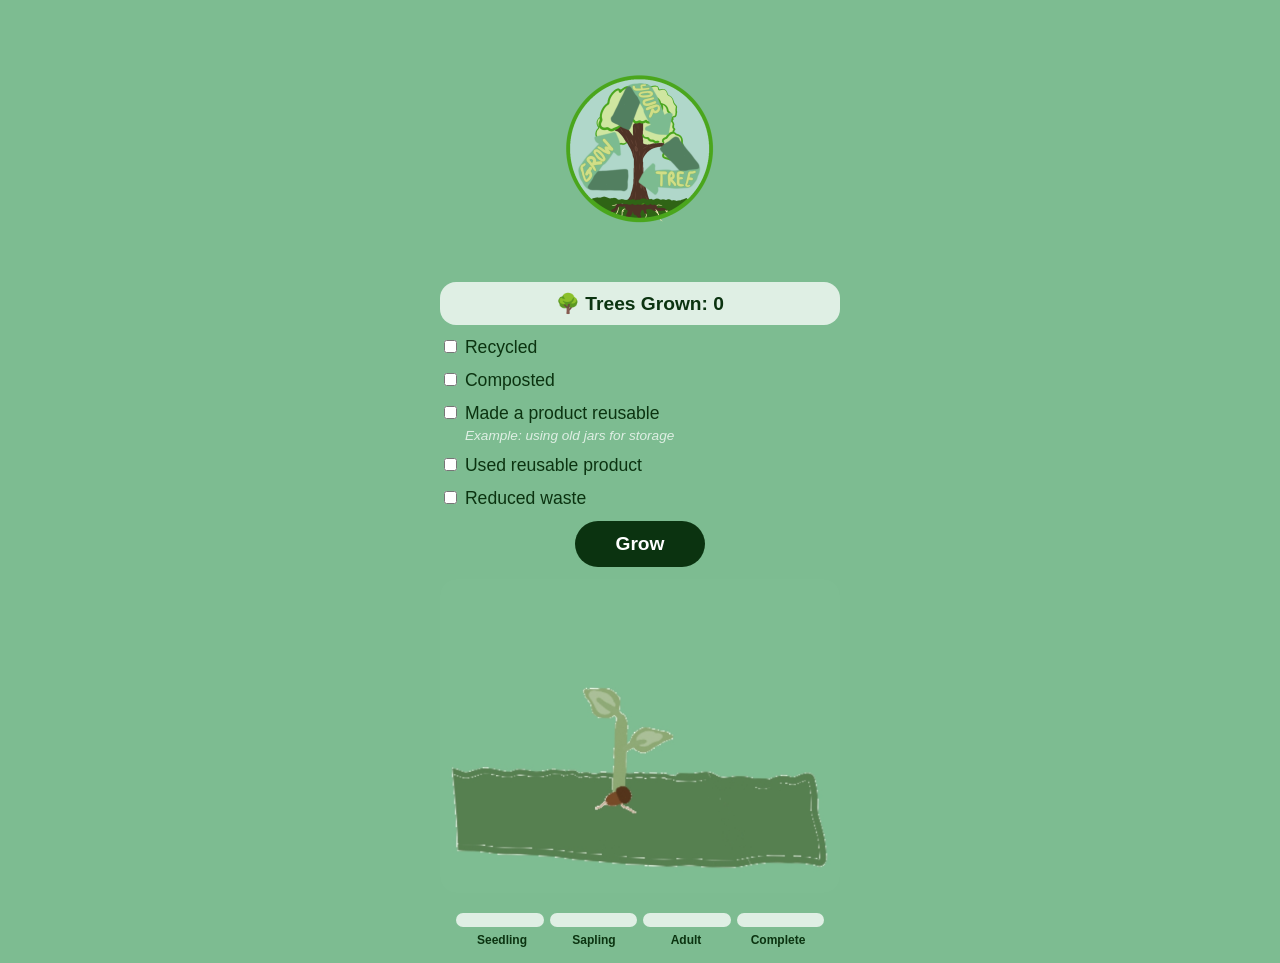
==== index.html @ 719516fe "Rename Page.html to index.html" ====
<!DOCTYPE html>
<html lang="en">
<head>
    <meta charset="UTF-8">
    <meta name="viewport" content="width=device-width, initial-scale=1.0">
    <title>Grow Your Tree</title>
    <link rel="stylesheet" href="style.css">
</head>
<body>

    <header class="logo-container">
        <img src="trees/Logo.png" alt="GrowYourTree Logo" class="logo">
    </header>

<main class="app-content">
    <div class="tree-counter" id="tree-counter">🌳 Trees Grown: <span id="trees-grown">0</span></div>
    <div class="checkbox-group">
        <label><input type="checkbox"> Recycled</label>
        <label><input type="checkbox"> Composted</label>

        <div class="input-item">
        <label><input type="checkbox"> Made a product reusable</label>
        <span class="hint-text">Example: using old jars for storage</span>
    </div>
    
        <label><input type="checkbox"> Used reusable product</label>
        <label><input type="checkbox"> Reduced waste</label>
    </div>

    <button type="submit" class="grow-btn" id="grow-btn">Grow</button>

    <section class="video-section">
        <img id="tree-img" src="trees/Sprout.jpg" alt="Your tree">
        <video id="tree-video" src=""></video>
    </section>

    <section class="progress-section">
        <div class="progress-bar">
            <div class="progress-segment"><div class="progress-fill" id="prog-0"></div></div>
            <div class="progress-segment"><div class="progress-fill" id="prog-1"></div></div>
            <div class="progress-segment"><div class="progress-fill" id="prog-2"></div></div>
            <div class="progress-segment"><div class="progress-fill" id="prog-3"></div></div>
        </div>
        <div class="progress-labels">
            <span>Seedling</span>
            <span>Sapling</span>
            <span>Adult</span>
            <span>Complete</span>
        </div>
    </section>

    <section class="forest-section" id="forest-section">
        <h2 class="forest-title">Your Forest</h2>
        <div class="forest" id="forest"></div>
    </section>
</main>

<script>
    const stages = [
        { minPts: 0,  video: null,                        image: 'trees/Sprout.jpg' },
        { minPts: 5,  video: 'trees/SproutToSeedling.mp4', image: 'trees/Seedling.jpg' },
        { minPts: 10,  video: 'trees/SeedlingToSapling.mp4', image: 'trees/Sapling.jpg' },
        { minPts: 15,  video: 'trees/SaplingToAdult.mp4',  image: 'trees/AdultTree.jpg' },
        { minPts: 20, video: 'trees/AdultToSprout.mp4',   image: 'trees/Sprout.jpg' }
    ];

    function getStage(pts) {
        let stage = stages[0];
        for (const s of stages) {
            if (pts >= s.minPts) stage = s;
        }
        return stage;
    }

    const img   = document.getElementById('tree-img');
    const video = document.getElementById('tree-video');

    function showImage(src) {
        video.pause();
        video.style.display = 'none';
        img.src = src;
        img.style.display = 'block';
    }

    function updateProgress(pts) {
        for (let i = 0; i < 4; i++) {
            const fill = Math.max(0, Math.min(1, (pts - i * 5) / 5));
            document.getElementById('prog-' + i).style.width = (fill * 100) + '%';
        }
    }

    function updateTreeCounter() {
        document.getElementById('trees-grown').textContent =
            localStorage.getItem('treesGrown') || '0';
    }

    // Seeded pseudo-random number generator (mulberry32)
    function seededRandom(seed) {
        return function () {
            seed |= 0; seed = seed + 0x6D2B79F5 | 0;
            let t = Math.imul(seed ^ seed >>> 15, 1 | seed);
            t = t + Math.imul(t ^ t >>> 7, 61 | t) ^ t;
            return ((t ^ t >>> 14) >>> 0) / 4294967296;
        };
    }

    function renderForest() {
        const count = parseInt(localStorage.getItem('treesGrown') || '0', 10);
        const section = document.getElementById('forest-section');
        const container = document.getElementById('forest');
        container.innerHTML = '';

        if (count === 0) {
            section.style.display = 'none';
            return;
        }
        section.style.display = 'block';

        for (let i = 0; i < count; i++) {
            const rand = seededRandom(i * 9973 + 42);
            const size = 45 + rand() * 30;            // 45–75px
            const left = (i / Math.max(count, 1)) * 85 + rand() * 10; // spread across width
            const bottom = rand() * 30 + (55 - size) * 0.8; // smaller trees higher up

            const tree = document.createElement('img');
            tree.src = 'trees/AdultTree.jpg';
            tree.className = 'forest-tree';
            tree.alt = 'Grown tree ' + (i + 1);
            tree.style.width = size + 'px';
            tree.style.left = left + '%';
            tree.style.bottom = bottom + 'px';
            tree.style.zIndex = Math.round(size); // bigger trees in front
            container.appendChild(tree);
        }
    }

    // Restore saved state on load
    const savedPts = parseInt(localStorage.getItem('treePoints') || '0', 10);
    showImage(getStage(savedPts).image);
    updateProgress(savedPts);
    updateTreeCounter();
    renderForest();

    video.addEventListener('ended', function () {
        const pts = parseInt(localStorage.getItem('treePoints') || '0', 10);
        if (pts >= 20) {
            const grown = parseInt(localStorage.getItem('treesGrown') || '0', 10) + 1;
            localStorage.setItem('treesGrown', grown);
            localStorage.setItem('treePoints', '0');
            updateProgress(0);
            updateTreeCounter();
            renderForest();
        }
        showImage(getStage(parseInt(localStorage.getItem('treePoints') || '0', 10)).image);
    });

    document.getElementById('grow-btn').addEventListener('click', function () {
        const checkboxes = document.querySelectorAll('.checkbox-group input[type="checkbox"]');
        let earned = 0;
        checkboxes.forEach(cb => { if (cb.checked) earned++; });
        checkboxes.forEach(cb => { cb.checked = false; });

        const prev = parseInt(localStorage.getItem('treePoints') || '0', 10);
        const total = prev + earned;
        localStorage.setItem('treePoints', total);
        updateProgress(total);

        const prevStage = getStage(prev);
        const stage = getStage(total);
        if (stage.video && stage.minPts !== prevStage.minPts) {
            img.style.display = 'none';
            video.src = stage.video;
            video.style.display = 'block';
            video.load();
            video.play();
        } else {
            showImage(stage.image);
        }
    });
</script>

</body>
</html>
---- style.css ----
*, *::before, *::after {
    box-sizing: border-box;
}

body {
    margin: 0;
    padding: 0;
    background-color: #7DBC91;
    font-family: sans-serif; 
    min-height: 100vh;
}

.logo-container {
    display: flex;
    justify-content: center; 
    align-items: center;     
    padding: 16px 20px;     
}

.logo {
    width: 100%;
    max-width: 250px;        
    height: auto;
}

.app-content {
    display: flex;
    flex-direction: column;
    align-items: center; 
    gap: 12px;
    padding: 0 16px;
    width: 100%;
}

.tree-counter {
    font-size: 1.2rem;
    font-weight: bold;
    color: #0B3310;
    background-color: #DFEFE4;
    padding: 10px 24px;
    border-radius: 16px;
    text-align: center;
    width: 100%;
    max-width: 400px;
}

.checkbox-group {
    display: flex;
    flex-direction: column;
    gap: 12px;
    font-size: clamp(0.95rem, 2.5vw, 1.1rem);
    color: #0B3310;
    width: 100%;
    max-width: 400px;
}

.grow-btn {
    background-color: #0B3310;
    color: white;
    border: none;
    padding: 12px 40px;
    border-radius: 25px;
    font-size: 1.2rem;
    font-weight: bold;
    cursor: pointer;
    transition: transform 0.2s ease;
}

.grow-btn:active {
    transform: scale(0.95);
}

.hint-text {
    display: block; 
    color: #DFEFE4; 
    font-size: 0.85rem;
    margin-left: 25px;  
    margin-top: 4px;    
    font-style: italic;  
}


.input-item {
    display: flex;
    flex-direction: column;
}

.video-section {
    display: flex;
    justify-content: center;
    margin-top: 0;
    padding-bottom: 8px;
    width: 100%;
    padding-left: 16px;
    padding-right: 16px;
}

#tree-img,
#tree-video {
    width: 100%;
    max-width: 400px;
    border-radius: 16px;
    display: block;
}

#tree-video {
    display: none;
}

.progress-section {
    width: 100%;
    max-width: 400px;
    padding: 0 16px 16px;
}

.progress-bar {
    display: flex;
    gap: 6px;
    height: 14px;
}

.progress-segment {
    flex: 1;
    background-color: #DFEFE4;
    border-radius: 8px;
    overflow: hidden;
}

.progress-fill {
    height: 100%;
    width: 0%;
    background-color: #0B3310;
    border-radius: 8px;
    transition: width 0.5s ease;
}

.progress-labels {
    display: flex;
    margin-top: 6px;
}

.progress-labels span {
    flex: 1;
    text-align: center;
    font-size: 0.75rem;
    color: #0B3310;
    font-weight: bold;
}

.forest-section {
    width: 100%;
    max-width: 400px;
    padding: 0 16px 24px;
    display: none;
}

.forest-title {
    font-size: 1rem;
    color: #0B3310;
    text-align: center;
    margin: 0 0 8px;
}

.forest {
    position: relative;
    width: 100%;
    height: 200px;
    background-color: #7DBC91;
    border-radius: 16px;
    overflow: hidden;
}

.forest-tree {
    position: absolute;
    border-radius: 6px;
    object-fit: cover;
}
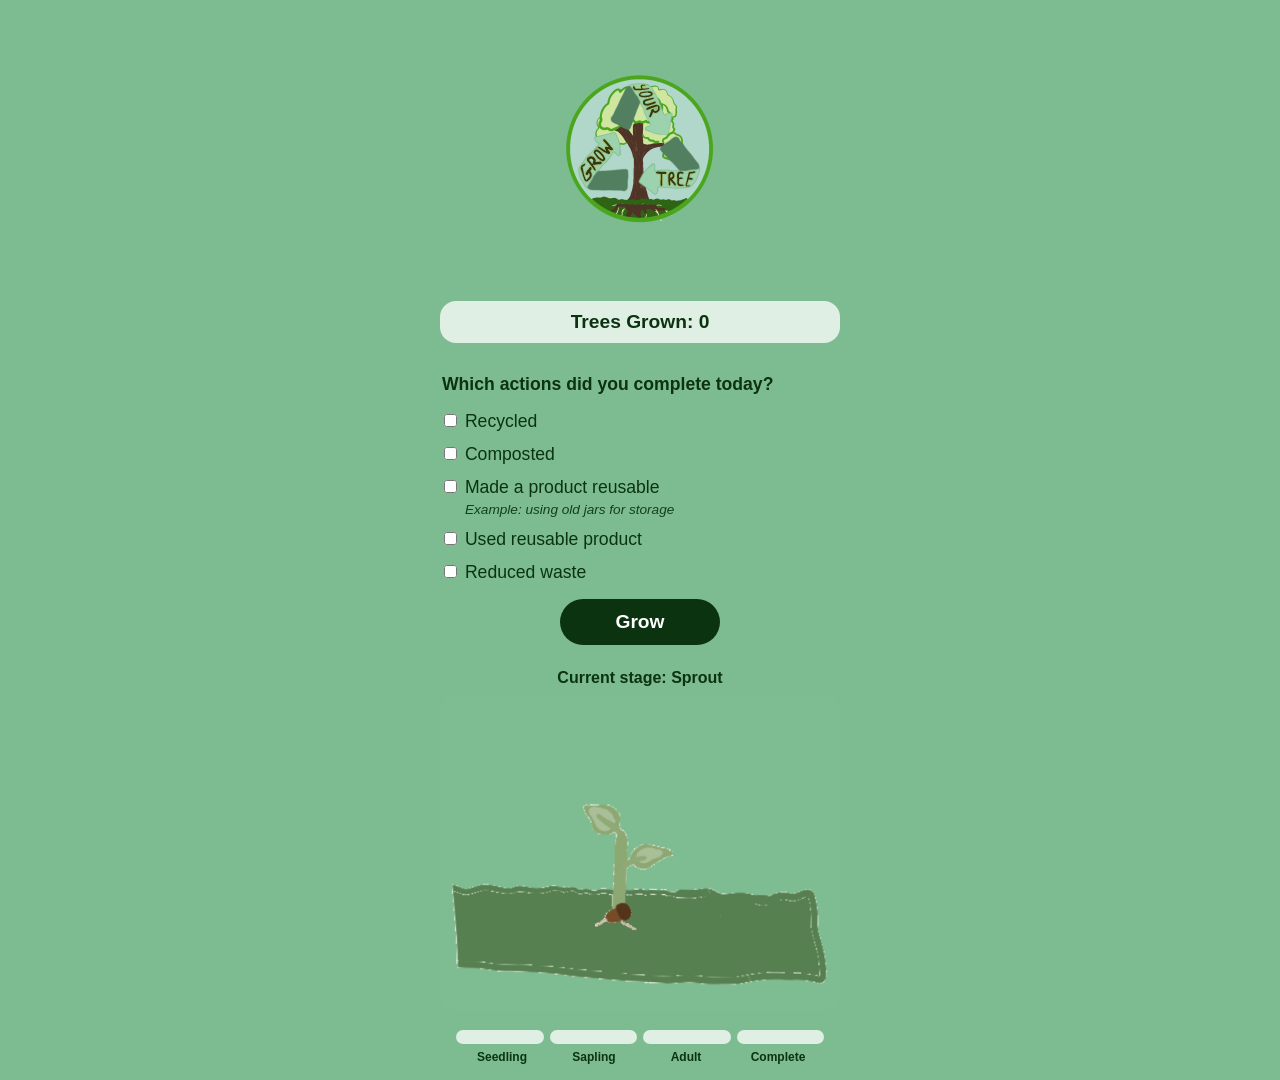
==== commit 1572bf2c: "wcag adjustment Co-authored-by: Copilot <copilot@github.com>" ====
--- a/index.html
+++ b/index.html
@@ -13,29 +13,37 @@
     </header>
 
 <main class="app-content">
-    <div class="tree-counter" id="tree-counter">🌳 Trees Grown: <span id="trees-grown">0</span></div>
-    <div class="checkbox-group">
-        <label><input type="checkbox"> Recycled</label>
-        <label><input type="checkbox"> Composted</label>
-
-        <div class="input-item">
-        <label><input type="checkbox"> Made a product reusable</label>
-        <span class="hint-text">Example: using old jars for storage</span>
-    </div>
-    
-        <label><input type="checkbox"> Used reusable product</label>
-        <label><input type="checkbox"> Reduced waste</label>
-    </div>
-
-    <button type="submit" class="grow-btn" id="grow-btn">Grow</button>
-
-    <section class="video-section">
-        <img id="tree-img" src="trees/Sprout.jpg" alt="Your tree">
-        <video id="tree-video" src=""></video>
+    <p class="tree-counter" id="tree-counter">Trees Grown: <span id="trees-grown">0</span></p>
+    <p class="sr-only" id="app-status" role="status" aria-live="polite" aria-atomic="true"></p>
+
+    <form class="growth-form" id="growth-form">
+        <fieldset class="checkbox-group">
+            <legend class="group-legend">Which actions did you complete today?</legend>
+            <div></div>
+            <label><input type="checkbox" id="action-recycled"> Recycled</label>
+            <label><input type="checkbox" id="action-composted"> Composted</label>
+
+            <div class="input-item">
+                <label><input type="checkbox" id="action-reusable" aria-describedby="reusable-hint"> Made a product reusable</label>
+                <span class="hint-text" id="reusable-hint">Example: using old jars for storage</span>
+            </div>
+
+            <label><input type="checkbox" id="action-used-reusable"> Used reusable product</label>
+            <label><input type="checkbox" id="action-reduced-waste"> Reduced waste</label>
+        </fieldset>
+
+        <button type="submit" class="grow-btn" id="grow-btn">Grow</button>
+    </form>
+<div></div>
+    <section class="video-section" aria-labelledby="stage-text">
+        <p class="stage-text" id="stage-text">Current stage: Sprout</p>
+        <img id="tree-img" src="trees/Sprout.jpg" alt="Sprout stage tree">
+        <video id="tree-video" src="" aria-hidden="true" muted playsinline preload="metadata"></video>
     </section>
 
-    <section class="progress-section">
-        <div class="progress-bar">
+    <section class="progress-section" aria-labelledby="progress-heading">
+        <h2 class="sr-only" id="progress-heading">Tree growth progress</h2>
+        <div class="progress-bar" id="progress-bar" role="progressbar" aria-label="Tree growth progress" aria-valuemin="0" aria-valuemax="20" aria-valuenow="0" aria-valuetext="Sprout stage, 0 of 20 points">
             <div class="progress-segment"><div class="progress-fill" id="prog-0"></div></div>
             <div class="progress-segment"><div class="progress-fill" id="prog-1"></div></div>
             <div class="progress-segment"><div class="progress-fill" id="prog-2"></div></div>
@@ -49,7 +57,7 @@
         </div>
     </section>
 
-    <section class="forest-section" id="forest-section">
+    <section class="forest-section" id="forest-section" hidden>
         <h2 class="forest-title">Your Forest</h2>
         <div class="forest" id="forest"></div>
     </section>
@@ -57,11 +65,11 @@
 
 <script>
     const stages = [
-        { minPts: 0,  video: null,                        image: 'trees/Sprout.jpg' },
-        { minPts: 5,  video: 'trees/SproutToSeedling.mp4', image: 'trees/Seedling.jpg' },
-        { minPts: 10,  video: 'trees/SeedlingToSapling.mp4', image: 'trees/Sapling.jpg' },
-        { minPts: 15,  video: 'trees/SaplingToAdult.mp4',  image: 'trees/AdultTree.jpg' },
-        { minPts: 20, video: 'trees/AdultToSprout.mp4',   image: 'trees/Sprout.jpg' }
+        { minPts: 0, video: null, image: 'trees/Sprout.jpg', label: 'Sprout' },
+        { minPts: 5, video: 'trees/SproutToSeedling.mp4', image: 'trees/Seedling.jpg', label: 'Seedling' },
+        { minPts: 10, video: 'trees/SeedlingToSapling.mp4', image: 'trees/Sapling.jpg', label: 'Sapling' },
+        { minPts: 15, video: 'trees/SaplingToAdult.mp4', image: 'trees/AdultTree.jpg', label: 'Adult' },
+        { minPts: 20, video: 'trees/AdultToSprout.mp4', image: 'trees/Sprout.jpg', label: 'Complete' }
     ];
 
     function getStage(pts) {
@@ -72,26 +80,53 @@
         return stage;
     }
 
+    // Check if user prefers reduced motion
+    function prefersReducedMotion() {
+        return window.matchMedia('(prefers-reduced-motion: reduce)').matches;
+    }
+
     const img   = document.getElementById('tree-img');
     const video = document.getElementById('tree-video');
-
-    function showImage(src) {
+    const stageText = document.getElementById('stage-text');
+    const progressBar = document.getElementById('progress-bar');
+    const statusMessage = document.getElementById('app-status');
+    const growthForm = document.getElementById('growth-form');
+
+    function announceStatus(message) {
+        statusMessage.textContent = message;
+    }
+
+    function setStageText(label) {
+        stageText.textContent = 'Current stage: ' + label;
+    }
+
+    function showImage(stage) {
         video.pause();
+        video.currentTime = 0;
+        video.hidden = true;
         video.style.display = 'none';
-        img.src = src;
+        img.src = stage.image;
+        img.alt = stage.label + ' stage tree';
+        setStageText(stage.label);
+        img.hidden = false;
         img.style.display = 'block';
     }
 
     function updateProgress(pts) {
+        const clamped = Math.max(0, Math.min(20, pts));
         for (let i = 0; i < 4; i++) {
             const fill = Math.max(0, Math.min(1, (pts - i * 5) / 5));
             document.getElementById('prog-' + i).style.width = (fill * 100) + '%';
         }
+        const currentStage = getStage(clamped);
+        progressBar.setAttribute('aria-valuenow', String(clamped));
+        progressBar.setAttribute('aria-valuetext', currentStage.label + ' stage, ' + clamped + ' of 20 points');
     }
 
     function updateTreeCounter() {
-        document.getElementById('trees-grown').textContent =
-            localStorage.getItem('treesGrown') || '0';
+        const count = localStorage.getItem('treesGrown') || '0';
+        document.getElementById('trees-grown').textContent = count;
+        document.getElementById('tree-counter').setAttribute('aria-label', 'Trees grown: ' + count);
     }
 
     // Seeded pseudo-random number generator (mulberry32)
@@ -111,10 +146,10 @@
         container.innerHTML = '';
 
         if (count === 0) {
-            section.style.display = 'none';
+            section.hidden = true;
             return;
         }
-        section.style.display = 'block';
+        section.hidden = false;
 
         for (let i = 0; i < count; i++) {
             const rand = seededRandom(i * 9973 + 42);
@@ -125,7 +160,8 @@
             const tree = document.createElement('img');
             tree.src = 'trees/AdultTree.jpg';
             tree.className = 'forest-tree';
-            tree.alt = 'Grown tree ' + (i + 1);
+            tree.alt = '';
+            tree.setAttribute('aria-hidden', 'true');
             tree.style.width = size + 'px';
             tree.style.left = left + '%';
             tree.style.bottom = bottom + 'px';
@@ -134,9 +170,20 @@
         }
     }
 
+    function completeTreeGrowth() {
+        const grown = parseInt(localStorage.getItem('treesGrown') || '0', 10) + 1;
+        localStorage.setItem('treesGrown', String(grown));
+        localStorage.setItem('treePoints', '0');
+        updateProgress(0);
+        updateTreeCounter();
+        renderForest();
+        showImage(getStage(0));
+        announceStatus('Tree completed. Your forest now has ' + grown + ' trees.');
+    }
+
     // Restore saved state on load
     const savedPts = parseInt(localStorage.getItem('treePoints') || '0', 10);
-    showImage(getStage(savedPts).image);
+    showImage(getStage(savedPts));
     updateProgress(savedPts);
     updateTreeCounter();
     renderForest();
@@ -144,37 +191,58 @@
     video.addEventListener('ended', function () {
         const pts = parseInt(localStorage.getItem('treePoints') || '0', 10);
         if (pts >= 20) {
-            const grown = parseInt(localStorage.getItem('treesGrown') || '0', 10) + 1;
-            localStorage.setItem('treesGrown', grown);
-            localStorage.setItem('treePoints', '0');
-            updateProgress(0);
-            updateTreeCounter();
-            renderForest();
-        }
-        showImage(getStage(parseInt(localStorage.getItem('treePoints') || '0', 10)).image);
+            completeTreeGrowth();
+            return;
+        }
+        const currentStage = getStage(pts);
+        showImage(currentStage);
+        announceStatus(currentStage.label + ' stage reached. ' + pts + ' of 20 points.');
     });
 
-    document.getElementById('grow-btn').addEventListener('click', function () {
+    growthForm.addEventListener('submit', function (event) {
+        event.preventDefault();
         const checkboxes = document.querySelectorAll('.checkbox-group input[type="checkbox"]');
         let earned = 0;
         checkboxes.forEach(cb => { if (cb.checked) earned++; });
+
+        if (earned === 0) {
+            announceStatus('Select at least one eco action before growing your tree.');
+            return;
+        }
+
         checkboxes.forEach(cb => { cb.checked = false; });
 
         const prev = parseInt(localStorage.getItem('treePoints') || '0', 10);
         const total = prev + earned;
-        localStorage.setItem('treePoints', total);
+        localStorage.setItem('treePoints', String(total));
         updateProgress(total);
 
         const prevStage = getStage(prev);
         const stage = getStage(total);
-        if (stage.video && stage.minPts !== prevStage.minPts) {
+        if (stage.video && stage.minPts !== prevStage.minPts && !prefersReducedMotion()) {
+            img.hidden = true;
             img.style.display = 'none';
             video.src = stage.video;
+            video.hidden = false;
             video.style.display = 'block';
             video.load();
-            video.play();
+            setStageText(stage.label);
+            announceStatus(earned + ' actions added. ' + stage.label + ' stage reached.');
+            video.play().catch(function () {
+                if (total >= 20) {
+                    completeTreeGrowth();
+                    return;
+                }
+                showImage(stage);
+                announceStatus(earned + ' actions added. ' + stage.label + ' stage reached. ' + total + ' of 20 points.');
+            });
         } else {
-            showImage(stage.image);
+            if (total >= 20) {
+                completeTreeGrowth();
+                return;
+            }
+            showImage(stage);
+            announceStatus(earned + ' actions added. ' + stage.label + ' stage reached. ' + total + ' of 20 points.');
         }
     });
 </script>
--- a/style.css
+++ b/style.css
@@ -8,6 +8,7 @@
     background-color: #7DBC91;
     font-family: sans-serif; 
     min-height: 100vh;
+    color: #0B3310;
 }
 
 .logo-container {
@@ -32,6 +33,23 @@
     width: 100%;
 }
 
+.page-title {
+    margin: 0;
+    text-align: center;
+    font-size: clamp(1.75rem, 4vw, 2.4rem);
+    color: #0B3310;
+    max-width: 500px;
+}
+
+.growth-form {
+    width: 100%;
+    max-width: 400px;
+    display: flex;
+    flex-direction: column;
+    align-items: center;
+    gap: 16px;
+}
+
 .tree-counter {
     font-size: 1.2rem;
     font-weight: bold;
@@ -52,6 +70,14 @@
     color: #0B3310;
     width: 100%;
     max-width: 400px;
+    margin: 0;
+    padding: 0;
+    border: none;
+}
+
+.group-legend {
+    font-weight: bold;
+    margin-bottom: 4px;
 }
 
 .grow-btn {
@@ -64,15 +90,22 @@
     font-weight: bold;
     cursor: pointer;
     transition: transform 0.2s ease;
+    min-width: 160px;
 }
 
 .grow-btn:active {
     transform: scale(0.95);
 }
 
+.grow-btn:focus-visible,
+.checkbox-group input:focus-visible {
+    outline: 3px solid #F7F4A3;
+    outline-offset: 3px;
+}
+
 .hint-text {
     display: block; 
-    color: #DFEFE4; 
+    color: #133F1C; 
     font-size: 0.85rem;
     margin-left: 25px;  
     margin-top: 4px;    
@@ -87,6 +120,8 @@
 
 .video-section {
     display: flex;
+    flex-direction: column;
+    align-items: center;
     justify-content: center;
     margin-top: 0;
     padding-bottom: 8px;
@@ -105,6 +140,12 @@
 
 #tree-video {
     display: none;
+}
+
+.stage-text {
+    margin: 0 0 8px;
+    font-weight: bold;
+    color: #0B3310;
 }
 
 .progress-section {
@@ -151,6 +192,9 @@
     width: 100%;
     max-width: 400px;
     padding: 0 16px 24px;
+}
+
+.forest-section[hidden] {
     display: none;
 }
 
@@ -176,3 +220,30 @@
     object-fit: cover;
 }
 
+.sr-only {
+    position: absolute;
+    width: 1px;
+    height: 1px;
+    padding: 0;
+    margin: -1px;
+    overflow: hidden;
+    clip: rect(0, 0, 0, 0);
+    white-space: nowrap;
+    border: 0;
+}
+
+@media (prefers-reduced-motion: reduce) {
+    .grow-btn,
+    .progress-fill {
+        transition: none;
+    }
+
+    #tree-video {
+        display: none !important;
+    }
+    
+    #tree-img {
+        display: block !important;
+    }
+}
+
